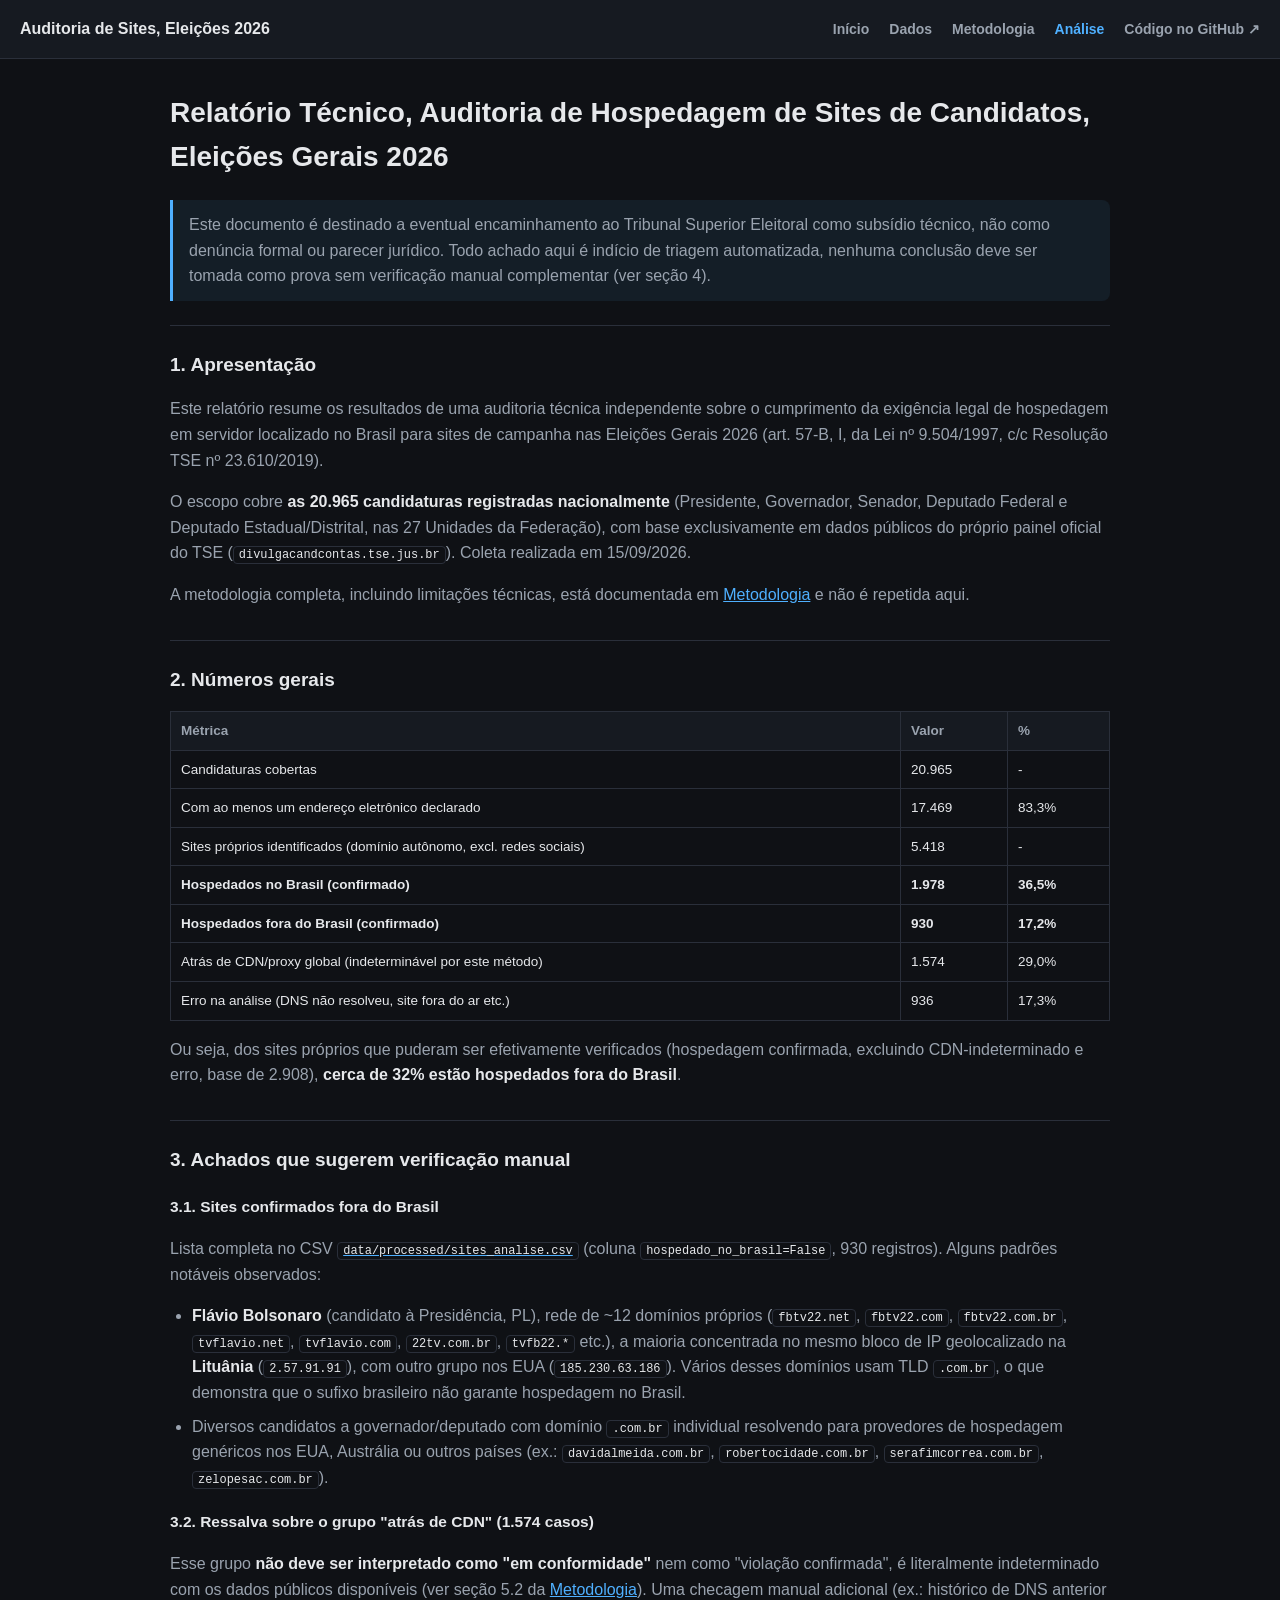
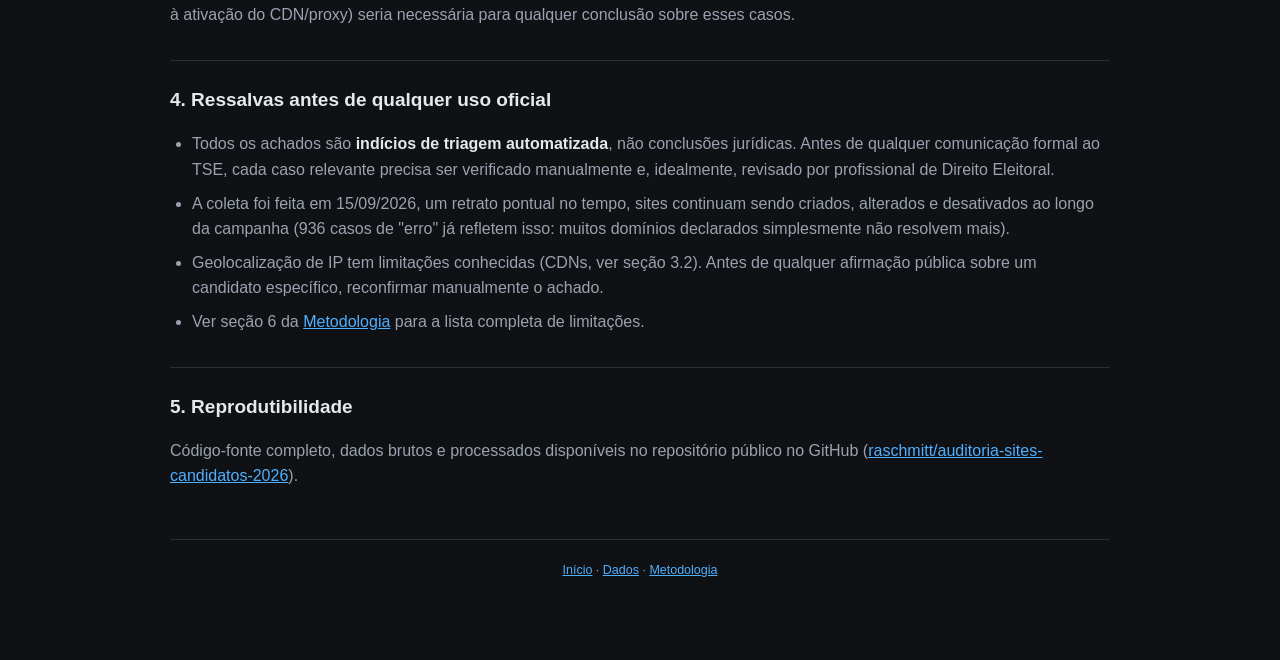
==== docs/analise.html @ 709584a8 "Publica metodologia e análise como páginas do site Cria docs/metodologia.html e docs/analise.html, r" ====
<!DOCTYPE html>
<html lang="pt-BR">
<head>
<meta charset="UTF-8">
<meta name="viewport" content="width=device-width, initial-scale=1.0">
<title>Análise, Auditoria de Sites de Candidatos 2026</title>
<link rel="stylesheet" href="assets/style.css">
</head>
<body>

<nav class="topbar">
  <span class="brand">Auditoria de Sites, Eleições 2026</span>
  <a href="index.html">Início</a>
  <a href="dados.html">Dados</a>
  <a href="metodologia.html">Metodologia</a>
  <a href="analise.html" class="active">Análise</a>
  <a href="https://github.com/raschmitt/auditoria-sites-candidatos-2026" target="_blank">Código no GitHub ↗</a>
</nav>

<div class="wrap prose">

  <h1>Relatório Técnico, Auditoria de Hospedagem de Sites de Candidatos, Eleições Gerais 2026</h1>

  <blockquote>
    <p>
      Este documento é destinado a eventual encaminhamento ao Tribunal
      Superior Eleitoral como subsídio técnico, não como denúncia formal
      ou parecer jurídico. Todo achado aqui é indício de triagem
      automatizada, nenhuma conclusão deve ser tomada como prova sem
      verificação manual complementar (ver seção 4).
    </p>
  </blockquote>

  <h2>1. Apresentação</h2>
  <p>
    Este relatório resume os resultados de uma auditoria técnica
    independente sobre o cumprimento da exigência legal de hospedagem em
    servidor localizado no Brasil para sites de campanha nas Eleições
    Gerais 2026 (art. 57-B, I, da Lei nº 9.504/1997, c/c Resolução TSE
    nº 23.610/2019).
  </p>
  <p>
    O escopo cobre <strong>as 20.965 candidaturas registradas nacionalmente</strong>
    (Presidente, Governador, Senador, Deputado Federal e Deputado
    Estadual/Distrital, nas 27 Unidades da Federação), com base
    exclusivamente em dados públicos do próprio painel oficial do TSE
    (<code>divulgacandcontas.tse.jus.br</code>). Coleta realizada em 15/09/2026.
  </p>
  <p>
    A metodologia completa, incluindo limitações técnicas, está documentada
    em <a href="metodologia.html">Metodologia</a> e não é repetida aqui.
  </p>

  <h2>2. Números gerais</h2>
  <table>
    <thead><tr><th>Métrica</th><th>Valor</th><th>%</th></tr></thead>
    <tbody>
      <tr><td>Candidaturas cobertas</td><td>20.965</td><td>-</td></tr>
      <tr><td>Com ao menos um endereço eletrônico declarado</td><td>17.469</td><td>83,3%</td></tr>
      <tr><td>Sites próprios identificados (domínio autônomo, excl. redes sociais)</td><td>5.418</td><td>-</td></tr>
      <tr><td><strong>Hospedados no Brasil (confirmado)</strong></td><td><strong>1.978</strong></td><td><strong>36,5%</strong></td></tr>
      <tr><td><strong>Hospedados fora do Brasil (confirmado)</strong></td><td><strong>930</strong></td><td><strong>17,2%</strong></td></tr>
      <tr><td>Atrás de CDN/proxy global (indeterminável por este método)</td><td>1.574</td><td>29,0%</td></tr>
      <tr><td>Erro na análise (DNS não resolveu, site fora do ar etc.)</td><td>936</td><td>17,3%</td></tr>
    </tbody>
  </table>
  <p>
    Ou seja, dos sites próprios que puderam ser efetivamente verificados
    (hospedagem confirmada, excluindo CDN-indeterminado e erro, base de
    2.908), <strong>cerca de 32% estão hospedados fora do Brasil</strong>.
  </p>

  <h2>3. Achados que sugerem verificação manual</h2>

  <h3>3.1. Sites confirmados fora do Brasil</h3>
  <p>
    Lista completa no CSV
    <a href="https://github.com/raschmitt/auditoria-sites-candidatos-2026/blob/master/data/processed/sites_analise.csv" target="_blank"><code>data/processed/sites_analise.csv</code></a>
    (coluna <code>hospedado_no_brasil=False</code>, 930 registros).
    Alguns padrões notáveis observados:
  </p>
  <ul>
    <li><strong>Flávio Bolsonaro</strong> (candidato à Presidência, PL), rede de ~12
      domínios próprios (<code>fbtv22.net</code>, <code>fbtv22.com</code>, <code>fbtv22.com.br</code>,
      <code>tvflavio.net</code>, <code>tvflavio.com</code>, <code>22tv.com.br</code>, <code>tvfb22.*</code> etc.),
      a maioria concentrada no mesmo bloco de IP geolocalizado na
      <strong>Lituânia</strong> (<code>2.57.91.91</code>), com outro grupo nos EUA
      (<code>185.230.63.186</code>). Vários desses domínios usam TLD <code>.com.br</code>, o que
      demonstra que o sufixo brasileiro não garante hospedagem no Brasil.</li>
    <li>Diversos candidatos a governador/deputado com domínio <code>.com.br</code>
      individual resolvendo para provedores de hospedagem genéricos nos
      EUA, Austrália ou outros países (ex.: <code>davidalmeida.com.br</code>,
      <code>robertocidade.com.br</code>, <code>serafimcorrea.com.br</code>, <code>zelopesac.com.br</code>).</li>
  </ul>

  <h3>3.2. Ressalva sobre o grupo "atrás de CDN" (1.574 casos)</h3>
  <p>
    Esse grupo <strong>não deve ser interpretado como "em conformidade"</strong> nem
    como "violação confirmada", é literalmente indeterminado com os dados
    públicos disponíveis (ver seção 5.2 da <a href="metodologia.html">Metodologia</a>).
    Uma checagem manual adicional (ex.: histórico de DNS anterior à ativação
    do CDN/proxy) seria necessária para qualquer conclusão sobre esses casos.
  </p>

  <h2>4. Ressalvas antes de qualquer uso oficial</h2>
  <ul>
    <li>Todos os achados são <strong>indícios de triagem automatizada</strong>, não
      conclusões jurídicas. Antes de qualquer comunicação formal ao TSE,
      cada caso relevante precisa ser verificado manualmente e, idealmente,
      revisado por profissional de Direito Eleitoral.</li>
    <li>A coleta foi feita em 15/09/2026, um retrato pontual no tempo, sites
      continuam sendo criados, alterados e desativados ao longo da campanha
      (936 casos de "erro" já refletem isso: muitos domínios declarados
      simplesmente não resolvem mais).</li>
    <li>Geolocalização de IP tem limitações conhecidas (CDNs, ver seção 3.2).
      Antes de qualquer afirmação pública sobre um candidato específico,
      reconfirmar manualmente o achado.</li>
    <li>Ver seção 6 da <a href="metodologia.html">Metodologia</a> para a lista completa de limitações.</li>
  </ul>

  <h2>5. Reprodutibilidade</h2>
  <p>
    Código-fonte completo, dados brutos e processados disponíveis no
    repositório público no GitHub
    (<a href="https://github.com/raschmitt/auditoria-sites-candidatos-2026" target="_blank">raschmitt/auditoria-sites-candidatos-2026</a>).
  </p>

  <footer>
    <a href="index.html">Início</a> ·
    <a href="dados.html">Dados</a> ·
    <a href="metodologia.html">Metodologia</a>
  </footer>

</div>
</body>
</html>
---- docs/assets/style.css ----
:root {
  --bg: #0f1115;
  --bg-card: #161a21;
  --border: #2a2f3a;
  --text: #e6e8eb;
  --text-dim: #9aa3af;
  --accent: #4fb0ff;
  --green: #3ecf8e;
  --red: #ff6b6b;
  --amber: #f5b942;
  --gray: #6b7280;
  --radius: 10px;
  --font: -apple-system, BlinkMacSystemFont, "Segoe UI", Roboto, Helvetica, Arial, sans-serif;
}

* { box-sizing: border-box; }

body {
  margin: 0;
  font-family: var(--font);
  background: var(--bg);
  color: var(--text);
  line-height: 1.6;
}

.wrap {
  max-width: 980px;
  margin: 0 auto;
  padding: 32px 20px 80px;
}

.wrap.wide {
  max-width: 1440px;
}

nav.topbar {
  display: flex;
  gap: 20px;
  align-items: center;
  padding: 16px 20px;
  border-bottom: 1px solid var(--border);
  background: var(--bg-card);
  position: sticky;
  top: 0;
  z-index: 10;
}
nav.topbar a {
  color: var(--text-dim);
  text-decoration: none;
  font-size: 14px;
  font-weight: 600;
}
nav.topbar a.active, nav.topbar a:hover { color: var(--accent); }
nav.topbar .brand { color: var(--text); font-weight: 700; margin-right: auto; }

h1 { font-size: 28px; margin: 0 0 8px; }
h2 { font-size: 19px; margin: 40px 0 12px; border-top: 1px solid var(--border); padding-top: 28px; }
h2:first-of-type { border-top: none; padding-top: 0; }
p { color: var(--text-dim); }
a { color: var(--accent); }

.lead { font-size: 16px; color: var(--text); }

.stat-grid {
  display: grid;
  grid-template-columns: repeat(auto-fit, minmax(150px, 1fr));
  gap: 12px;
  margin: 20px 0;
}
.stat-card {
  background: var(--bg-card);
  border: 1px solid var(--border);
  border-radius: var(--radius);
  padding: 16px;
  text-align: center;
}
.stat-card .num { font-size: 26px; font-weight: 700; }
.stat-card .lbl { font-size: 19px; font-weight: 700; color: var(--text); margin-top: 4px; }
.stat-card .desc { font-size: 16px; color: var(--text-dim); margin-top: 8px; line-height: 1.4; }
.stat-card.ok .num { color: var(--green); }
.stat-card.bad .num { color: var(--red); }
.stat-card.warn .num { color: var(--amber); }

.card {
  background: var(--bg-card);
  border: 1px solid var(--border);
  border-radius: var(--radius);
  padding: 20px 24px;
  margin-bottom: 16px;
}

ul.legis li { margin-bottom: 10px; }

.btn {
  display: inline-block;
  background: var(--accent);
  color: #061018;
  font-weight: 700;
  text-decoration: none;
  padding: 10px 18px;
  border-radius: 8px;
  font-size: 14px;
}
.btn.secondary {
  background: transparent;
  color: var(--text);
  border: 1px solid var(--border);
}

/* --- tabela de dados --- */
.filters {
  display: flex;
  flex-wrap: wrap;
  gap: 10px;
  margin-bottom: 16px;
  position: sticky;
  top: 57px;
  background: var(--bg);
  padding: 12px 0;
  z-index: 5;
}
.filters input, .filters select {
  background: var(--bg-card);
  border: 1px solid var(--border);
  color: var(--text);
  padding: 8px 10px;
  border-radius: 8px;
  font-size: 13px;
  font-family: var(--font);
}
.filters select {
  appearance: none;
  -webkit-appearance: none;
  padding-right: 34px;
  background-image: url('data:image/svg+xml;utf8,<svg xmlns="http://www.w3.org/2000/svg" width="10" height="6" viewBox="0 0 10 6"><path d="M1 1l4 4 4-4" fill="none" stroke="%239aa3af" stroke-width="1.6" stroke-linecap="round" stroke-linejoin="round"/></svg>');
  background-repeat: no-repeat;
  background-position: right 12px center;
}
.filters input[type="search"] { flex: 1 1 220px; min-width: 160px; }
.filters select { flex: 0 1 160px; }

.count-line { color: var(--text-dim); font-size: 13px; margin-bottom: 10px; }

.table-scroll { overflow-x: auto; border: 1px solid var(--border); border-radius: var(--radius); }
table { border-collapse: collapse; width: 100%; font-size: 13.5px; white-space: nowrap; }
thead th {
  text-align: center;
  background: var(--bg-card);
  color: var(--text-dim);
  padding: 10px 12px;
  border-bottom: 1px solid var(--border);
  position: sticky;
  top: 0;
  cursor: pointer;
  user-select: none;
}
thead th:hover { color: var(--text); }
.sort-arrow { display: inline-block; font-size: 10px; color: var(--text-dim); margin-left: 3px; }
tbody td { padding: 8px 12px; border-bottom: 1px solid var(--border); text-align: center; }
tbody tr:hover { background: #1a1f28; }
tbody td.dom a { color: var(--text); }

.badge { display: inline-block; padding: 3px 9px; border-radius: 999px; font-size: 12px; font-weight: 600; }
.badge.br { background: rgba(62,207,142,0.15); color: var(--green); }
.badge.fora { background: rgba(255,107,107,0.15); color: var(--red); }
.badge.cdn { background: rgba(245,185,66,0.15); color: var(--amber); }
.badge.erro { background: rgba(107,114,128,0.2); color: var(--gray); }

.pagination { display: flex; gap: 8px; align-items: center; justify-content: center; margin-top: 16px; }
.pagination button {
  display: inline-flex; align-items: center; justify-content: center; gap: 8px;
  line-height: 1;
  background: var(--bg-card); color: var(--text); border: 1px solid var(--border);
  padding: 6px 12px; border-radius: 6px; cursor: pointer; font-size: 13px;
}
.pagination button .chevron {
  width: 8px; height: 8px;
  display: inline-block;
  background-image: url('data:image/svg+xml;utf8,<svg xmlns="http://www.w3.org/2000/svg" width="10" height="6" viewBox="0 0 10 6"><path d="M1 1l4 4 4-4" fill="none" stroke="%23e6e8eb" stroke-width="1.6" stroke-linecap="round" stroke-linejoin="round"/></svg>');
  background-repeat: no-repeat;
  background-position: center;
}
.pagination button.disabled-look .chevron,
.pagination button:disabled .chevron { opacity: 0.5; }
#btn-prev .chevron { transform: rotate(90deg); }
#btn-next .chevron { transform: rotate(-90deg); }
.pagination button:disabled { opacity: 0.4; cursor: default; }

footer { color: var(--text-dim); font-size: 12.5px; margin-top: 50px; border-top: 1px solid var(--border); padding-top: 20px; text-align: center; }

/* --- páginas de documento (metodologia, análise) --- */
.prose h2 { font-size: 19px; margin: 32px 0 12px; border-top: 1px solid var(--border); padding-top: 24px; }
.prose h2:first-of-type { margin-top: 24px; }
.prose h3 { font-size: 15.5px; margin: 20px 0 8px; color: var(--text); }
.prose p, .prose li { color: var(--text-dim); }
.prose strong { color: var(--text); }
.prose ul, .prose ol { padding-left: 22px; }
.prose li { margin-bottom: 8px; }
.prose blockquote {
  border-left: 3px solid var(--accent);
  padding: 4px 16px;
  margin: 20px 0;
  background: rgba(79,176,255,0.08);
  border-radius: 0 8px 8px 0;
}
.prose blockquote p { margin: 8px 0; }
.prose code {
  background: var(--bg);
  border: 1px solid var(--border);
  border-radius: 4px;
  padding: 1px 5px;
  font-size: 0.92em;
  color: var(--text);
}
.prose table { width: 100%; border-collapse: collapse; margin: 16px 0; font-size: 13.5px; }
.prose table th, .prose table td { border: 1px solid var(--border); padding: 8px 10px; text-align: left; }
.prose table th { background: var(--bg-card); color: var(--text-dim); }
.prose .meta { color: var(--text-dim); font-size: 13px; margin-bottom: 20px; }

@media (max-width: 640px) {
  .wrap { padding: 20px 14px 60px; }
  h1 { font-size: 23px; }
  .filters { position: static; }
}
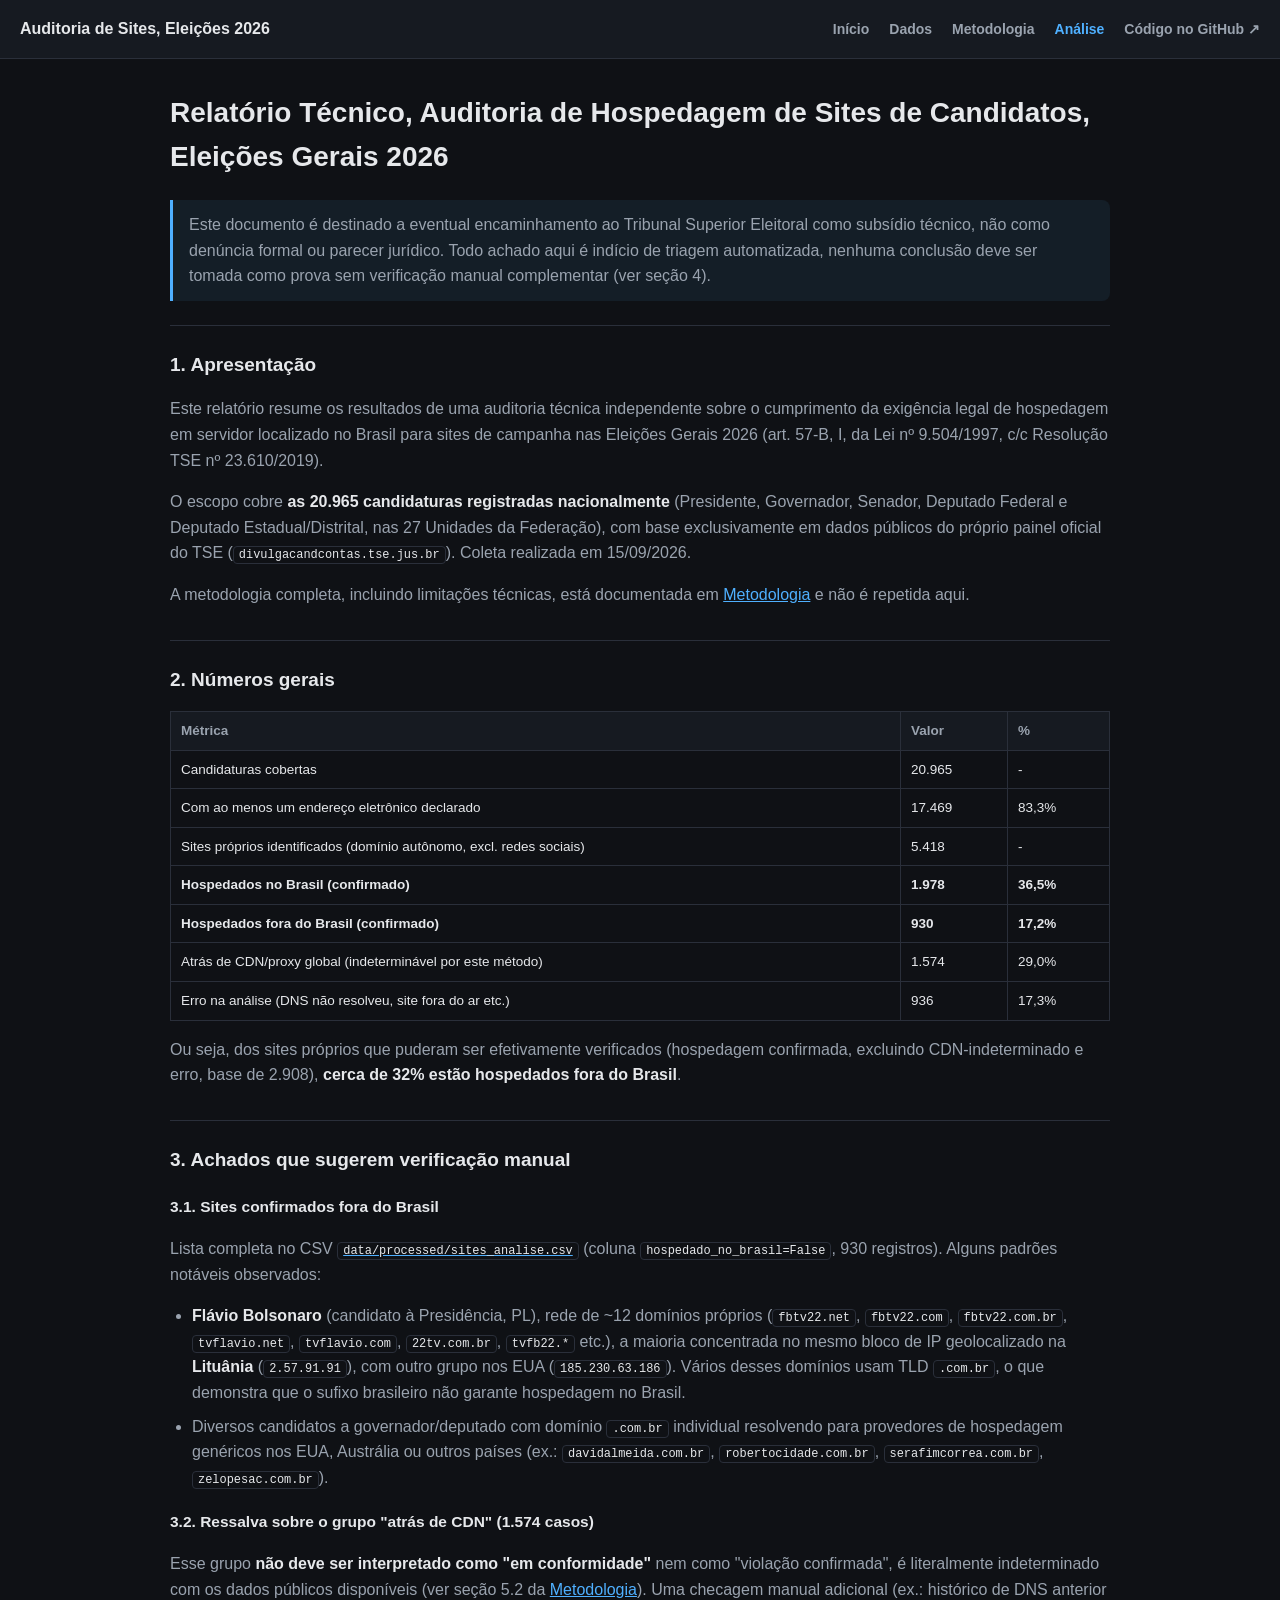
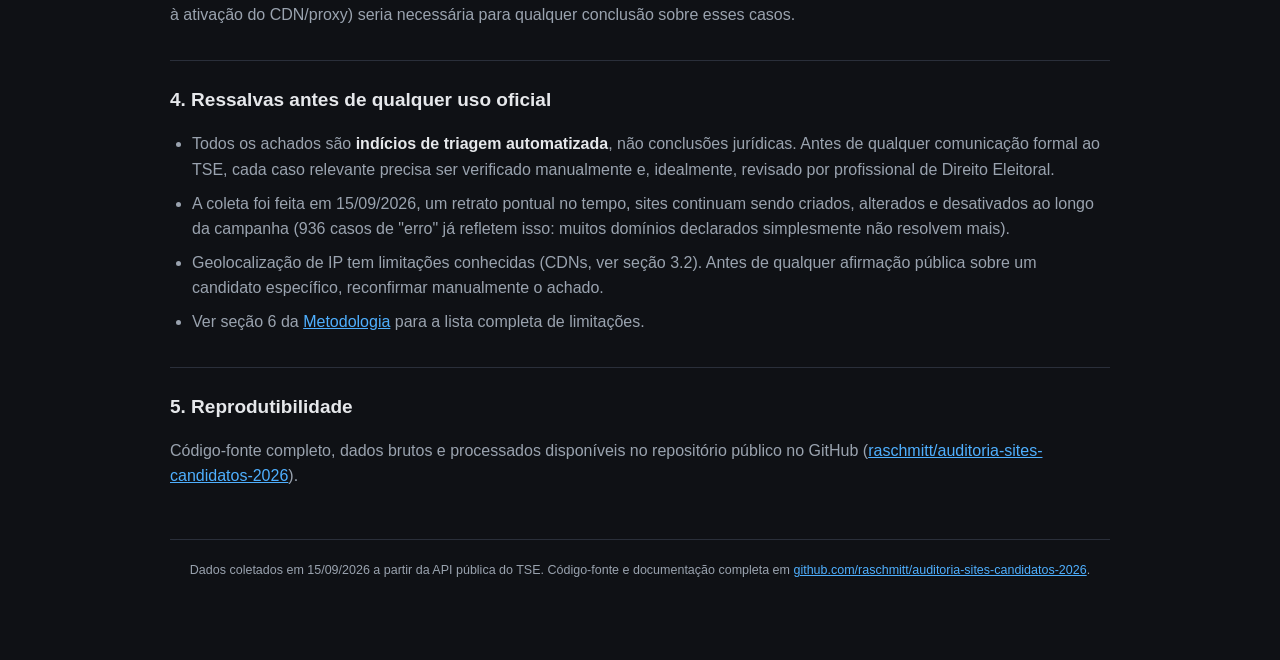
==== commit 7f33a71e: "Padroniza o mesmo footer em todas as páginas Co-Authored-By: Claude Sonnet 5 <noreply@anthropic.com>" ====
--- a/docs/analise.html
+++ b/docs/analise.html
@@ -126,9 +126,9 @@
   </p>
 
   <footer>
-    <a href="index.html">Início</a> ·
-    <a href="dados.html">Dados</a> ·
-    <a href="metodologia.html">Metodologia</a>
+    Dados coletados em 15/09/2026 a partir da API pública do TSE.
+    Código-fonte e documentação completa em
+    <a href="https://github.com/raschmitt/auditoria-sites-candidatos-2026" target="_blank">github.com/raschmitt/auditoria-sites-candidatos-2026</a>.
   </footer>
 
 </div>
